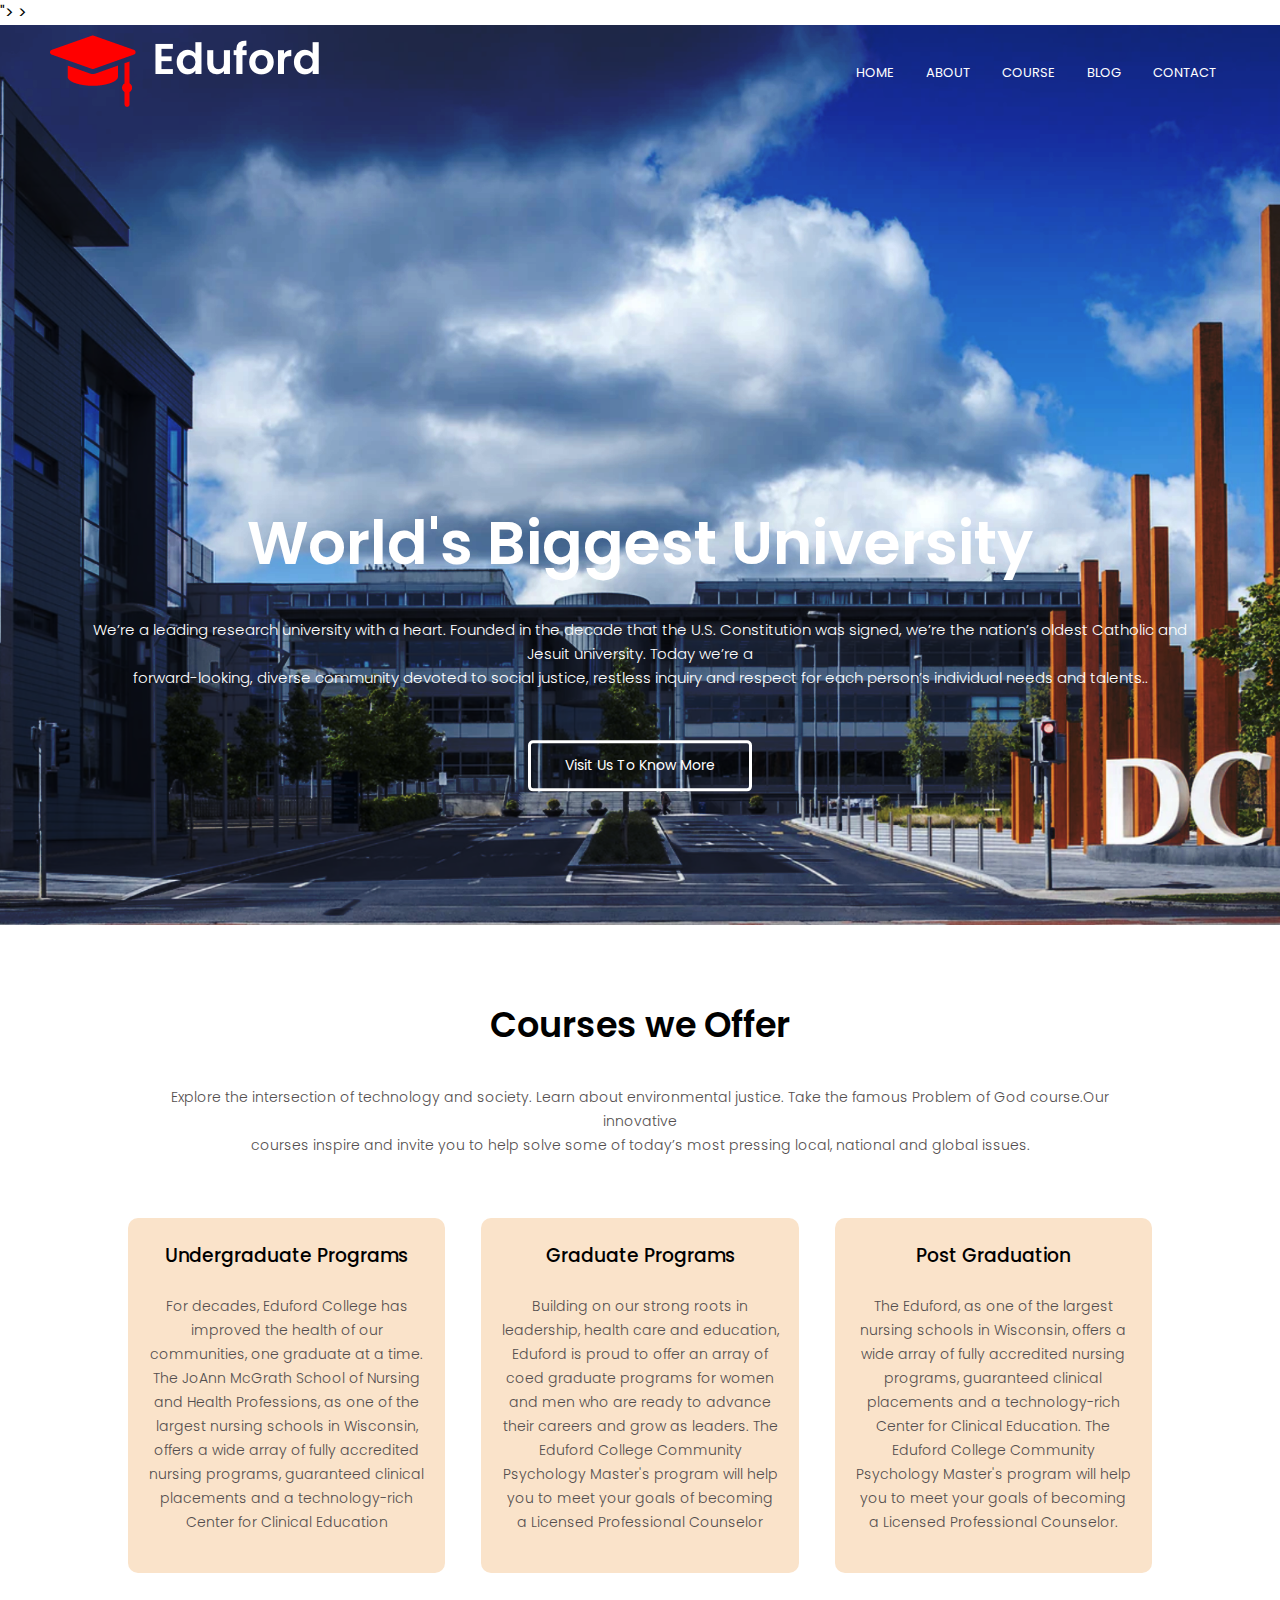
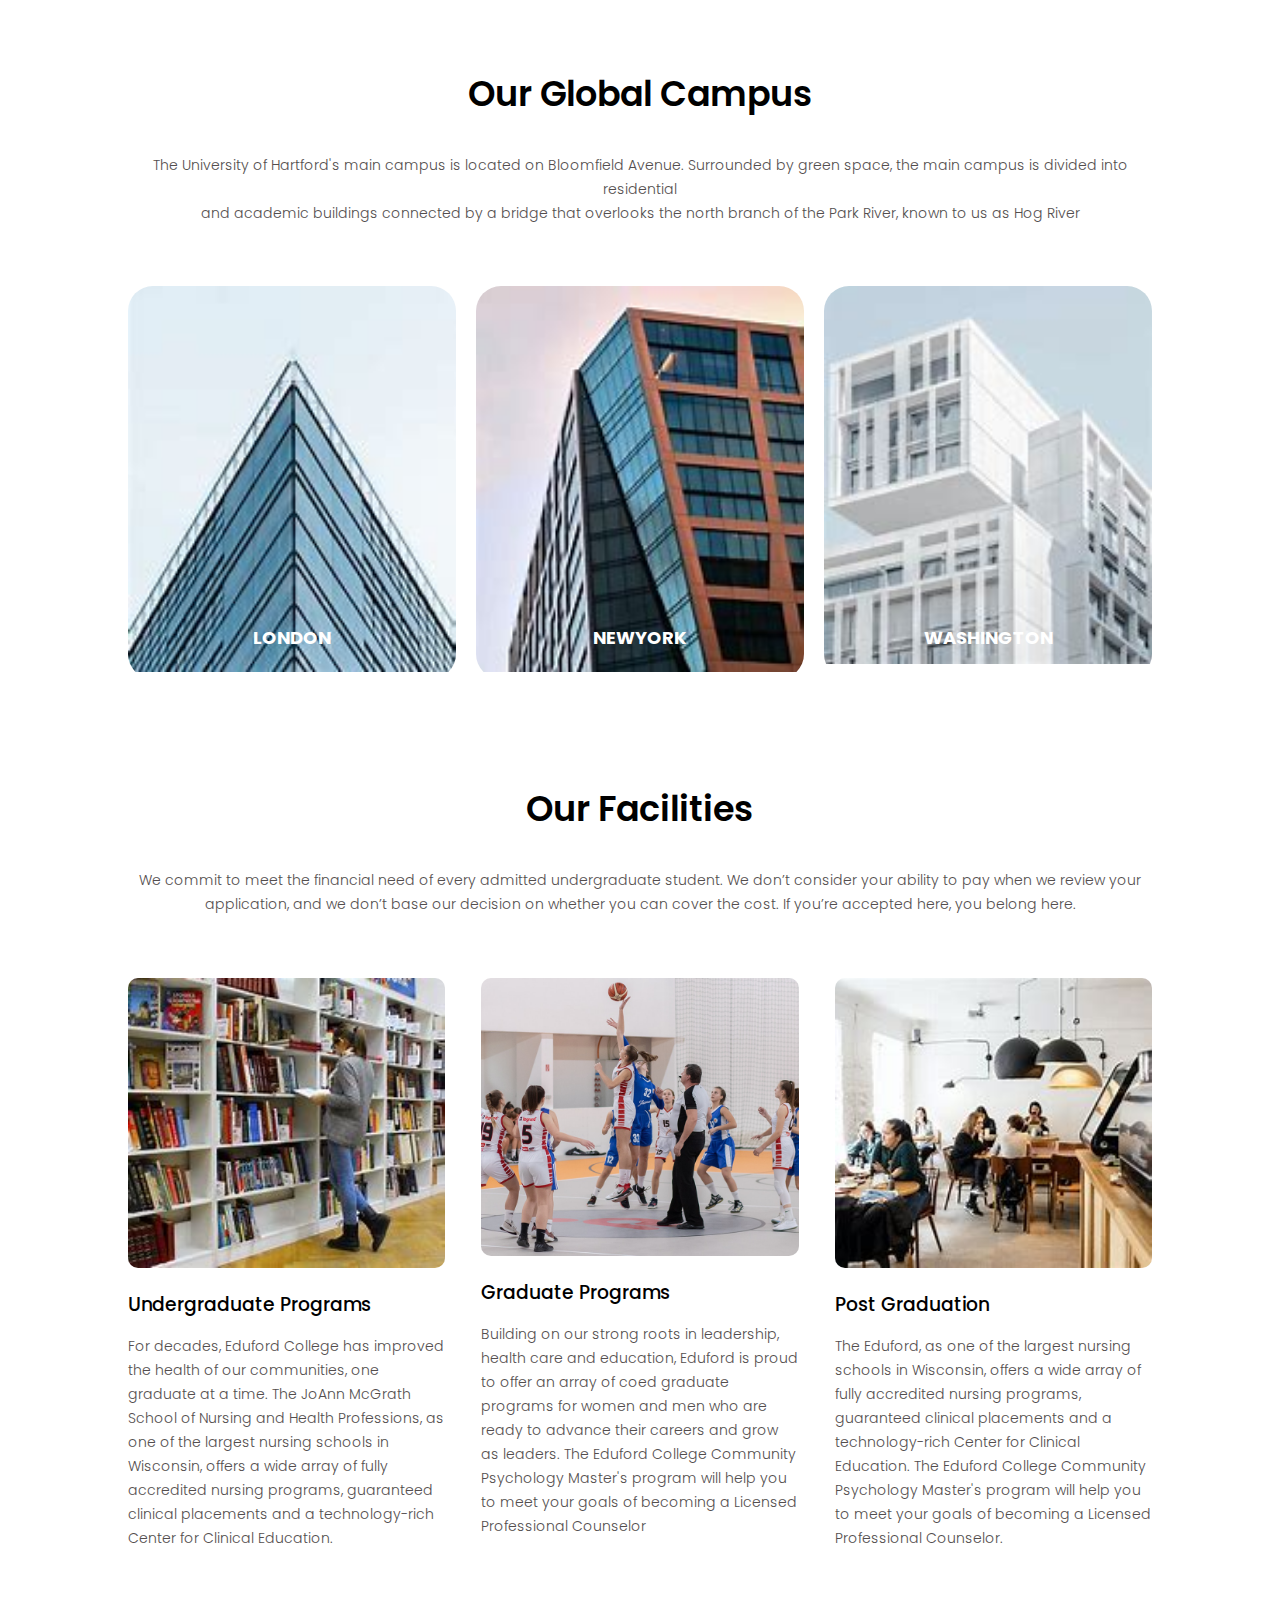
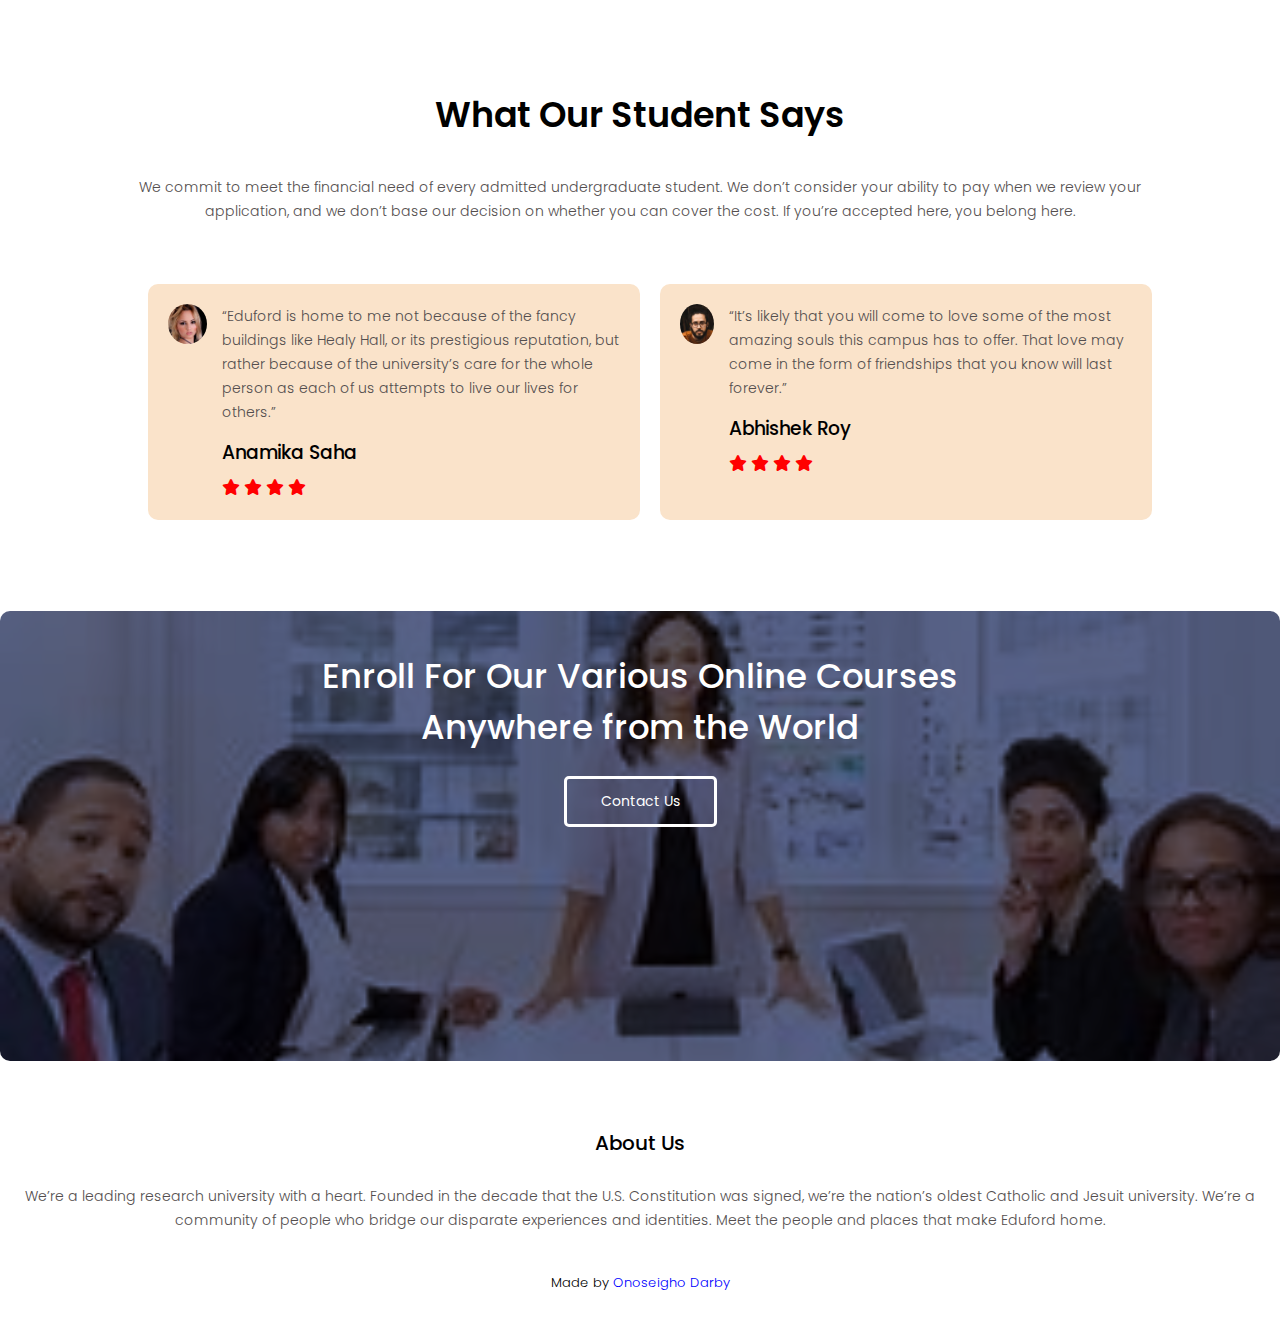
==== index.html @ 38023534 "Update and rename darby.html to index.html" ====
<!DOCTYPE html>
<html>
    <head>
        <meta name="viewport" content="with=device-width, initial-scale=1.0">
       <link rel="stylesheet" href="darby.css">
       <title>university website</title>
       <link rel="preconnect" href="https://fonts.googleapis.com">
       <link rel="preconnect" href="https://fonts.gstatic.com" crossorigin>
       <link href="https://fonts.googleapis.com/css2?family=Poppins:ital,wght@0,200;0,400;0,500;0,600;0,700;0,800;0,900;1,100;1,300;1,400;1,500;1,600;1,700;1,800;1,900&display=swap" rel="stylesheet">">
       <link rel="stylesheet" href="https://cdnjs.cloudflare.com/ajax/libs/font-awesome/6.7.2/css/all.min.css" integrity="sha512-Evv84Mr4kqVGRNSgIGL/F/aIDqQb7xQ2vcrdIwxfjThSH8CSR7PBEakCr51Ck+w+/U6swU2Im1vVX0SVk9ABhg==" crossorigin="anonymous" referrerpolicy="no-referrer" /> >
    </head>
    <body>
        <!--------first section--------->
        <section class="header">
            <nav>
                <a href=""><img src="logo.png"></a>
                <div class="nav-link" id="navlink">
                    <i class="fa fa-times" onclick="hideMenu()"></i>
                    <ul>
                        <LI class="home"><a href="">HOME</a></LI>
                        <LI><a href="">ABOUT</a></LI>
                        <LI><a href="">COURSE</a></LI>
                        <LI><a href="">BLOG</a></LI>
                        <LI><a href="">CONTACT</a></LI>
                    </ul>
                </div>
                <i class="fa fa-bars" onclick="showMenu()"></i>
            </nav>
            <div class="text">
                <h1>World's Biggest University</h1>
                <p>
                We’re a leading research university with a heart. Founded in the decade that the U.S. Constitution was signed, we’re the nation’s oldest Catholic and Jesuit university.
                Today we’re a<br>forward-looking, diverse community devoted to social justice, restless inquiry and respect for each person’s individual needs and talents..
                </p>
                <a class="btn" href="">Visit Us To Know More</a>
            </div>
        </section>
        <!------second section-------->
        <section class="course">
               <h1>
                Courses we Offer
               </h1>
               <p>Explore the intersection of technology and society. Learn about environmental justice. Take the famous Problem of God course.Our innovative<br> courses inspire and invite you to help solve some of today’s most pressing local, national and global issues.
               </p>
               <div class="row">
                <div class="course-col">
                    <h3>
                        Undergraduate Programs 
                    </h3>
                    <P>
                        For decades, Eduford College has improved the health of our communities, one graduate at a time. The JoAnn McGrath School of Nursing and Health Professions, as one of the largest nursing schools in Wisconsin, offers a wide array of fully accredited nursing programs, guaranteed clinical placements and a technology-rich Center for Clinical Education
                    </P>
                </div>
                <div class="course-col">
                    <h3>
                        Graduate Programs 
                    </h3>
                    <P>
                        Building on our strong roots in leadership, health care and education, Eduford is proud to offer an array of coed graduate programs for women and men who are ready to advance their careers and grow as leaders. The Eduford College Community Psychology Master's program will help you to meet your goals of becoming a Licensed Professional Counselor
                </div>
                <div class="course-col">
                    <h3>
                        Post Graduation 
                    </h3>
                    <P>
                        The Eduford, as one of the largest nursing schools in Wisconsin, offers a wide array of fully accredited nursing programs, guaranteed clinical placements and a technology-rich Center for Clinical Education. The Eduford College Community Psychology Master's program will help you to meet your goals of becoming a Licensed Professional Counselor.
                    </P>
                </div>
               </div> 
        </section>
 <!------thrid section-------->
 <section class="campus">
    <h1>Our Global Campus</h1>
    <p>
        The University of Hartford's main campus is located on Bloomfield Avenue. Surrounded by green space, the main campus is divided into residential<br> and academic buildings connected by a bridge that overlooks the north branch of the Park River, known to us as Hog River
    </p>

    <div class="row">
        <div class="campus-col">
            <img src="LONDON.jpeg">
        <div class="layout">
            <h3>
              LONDON  
            </h3>
        </div>
        </div>
        <div class="campus-col">
            <img src="NEWYORK.jpeg">
        <div class="layout">
            <h3>
               NEWYORK 
            </h3>
        </div>
        </div>
        <div class="campus-col">
            <img src="WASHINGTON.jpeg">
        <div class="layout">
            <h3>
               WASHINGTON 
            </h3>
        </div>
        </div>
    </div>
 </section>
 <!------fourth section-------->
 <section class="campus">
    <h1>Our Facilities</h1>
    <p>
        We commit to meet the financial need of every admitted undergraduate student. We don’t consider your ability to pay when we review your application, and we don’t base our decision on whether you can cover the cost. If you’re accepted here, you belong here.  
    </p>
    <div class="row">
        <div class="facilities-col">
            <img src="READ.jpeg">
            <h3>Undergraduate Programs</h3>
            <p>For decades, Eduford College has improved the health of our communities, one graduate at a time. The JoAnn McGrath School of Nursing and Health Professions, as one of the largest nursing schools in Wisconsin, offers a wide array of fully accredited nursing programs, guaranteed clinical placements and a technology-rich Center for Clinical Education.
            </p>
        </div>
        <div class="facilities-col">
            <img src="basketball.png">
            <h3>Graduate Programs</h3>
            <p>
                Building on our strong roots in leadership, health care and education, Eduford is proud to offer an array of coed graduate programs for women and men who are ready to advance their careers and grow as leaders. The Eduford College Community Psychology Master's program will help you to meet your goals of becoming a Licensed Professional Counselor
            </p>
        </div>
        <div class="facilities-col">
            <img src="Library.jpeg">
            <h3>Post Graduation</h3>
            <p>
                The Eduford, as one of the largest nursing schools in Wisconsin, offers a wide array of fully accredited nursing programs, guaranteed clinical placements and a technology-rich Center for Clinical Education. The Eduford College Community Psychology Master's program will help you to meet your goals of becoming a Licensed Professional Counselor.  
            </p>
        </div>
    </div>
 </section>
 <!-------sixth section------>
 <section class="testimonies">
        <h1>What Our Student Says</h1>
        <p>
            We commit to meet the financial need of every admitted undergraduate student. We don’t consider your ability to pay when we review your<br> application, and we don’t base our decision on whether you can cover the cost. If you’re accepted here, you belong here.  
        </p>
        <div class="row">
            <div class="testimonies-col">
                <img src="TESTIMONY 2.jpeg">
                <div>
                    <p>
                        “Eduford is home to me not because of the fancy buildings like Healy Hall, or its prestigious reputation, but rather because of the university’s care for the whole person as each of us attempts to live our lives for others.”
                    </p>
                    <h3>
                        Anamika Saha
                    </h3>
                    <i class="fa fa-star"></i>
                    <i class="fa fa-star"></i>
                    <i class="fa fa-star"></i>
                    <i class="fa fa-star"></i>
                </div>
            </div>
            <div class="testimonies-col">
                <img src="TESTIMONY 1.jpeg">
                <div>
                    <p>
                        “It’s likely that you will come to love some of the most amazing souls this campus has to offer. That love may come in the form of friendships that you know will last forever.”
                    </p>
                    <h3>
                        Abhishek Roy
                    </h3>
                    <i class="fa fa-star"></i>
                    <i class="fa fa-star"></i>
                    <i class="fa fa-star"></i>
                    <i class="fa fa-star"></i>
                </div>
            </div>
        </div>
 </section>


 <!--------seventh section---------->
 <section class="action">
    <h1>Enroll For Our Various Online Courses<br>
        Anywhere from the World
    </h1>
    <a class="btn" href="">Contact Us</a>
 </section>

 <!--------Last section---------->
 <section class="about">
 <h2>About Us</h2>
 <p>We’re a leading research university with a heart. Founded in the decade that the U.S. Constitution was signed, we’re the nation’s oldest Catholic and Jesuit university. We’re a community of people who bridge our disparate experiences and identities. Meet the people and places that make Eduford home.</p>
 <h6>
    Made by <span class="darby">Onoseigho Darby</span>
 </h6>
 </section>

        <!-------javascript for the menu------->
        <script>
            var navlink = document.getElementById("navlink")
            function showMenu(){
                navlink.style.right ="0px"
            }
            function hideMenu(){
                navlink.style.right ="-200px"
            }
        </script>
    </body>
</html>
---- darby.css ----
body{
    padding: 0;
    margin: 0;
    font-family: "Poppins", serif;
}
.header{
    min-height: 100vh;
    width: 100%;
    background-image:url(back.png);
    background-position: center;
    background-blend-mode:hard-light;
    background-size: cover;
    position: relative;
    background-color: rgba(4,9,30,0.7);

}
nav{
    display: flex;
    padding: 4px 50px;
    justify-content: space-between;
    align-items: center;
}
nav img{
    width: 100%;
}
.nav-link{
    flex: 1;
    text-align:right;
}
.nav-link ul li{
    list-style: none;
    display: inline-block;
    padding: 8px 14px;
    position: relative;
}
.nav-link ul li a{
    color: white;
    text-decoration: none;
    font-size: 13px;
}
.nav-link ul li::after{
    content:"" ;
    height: 1px;
    width: 0%;
    background:rgb(240, 151, 151);
    display: block;
    margin: auto;
    transition: 0.5s;
}

.nav-link ul li:hover::after{
    width: 100%;
}
.text{
    width: 90%;
    position: absolute;
    top: 50%;
    left: 50%;
    transform: translate(-50%,-5%);
    text-align: center;
    color: white;
}
.text h1{
    font-size: 60px;
    margin-bottom: 20px;
}
.text p{
    margin: 10px 0 40px;
    font-size: 15px;
    color: white;
}
.btn{
    display: inline-block;
    text-decoration: none;
    color: white;
    border: 3px solid white;
    padding: 12px 34px;
    border-radius: 5px;
    font-size: 14px;
    background: transparent;
    position: relative;
    cursor: pointer;
}
.btn:hover{
    border: 1px solid red;
    background: red;
    transition: 1s;
}
nav .fa{
    display:none;
}
/* styles for smaller screen*/
@media(max-width:800px){
    .text h1{
        font-size: 30px;
        margin-bottom: 20px;
    }
    .text{
        width: 100%;
        position: absolute;
        top: 40%;
        left: 50%;
        transform: translate(-50%,-5%);
        text-align: center;
        color: white;
    }
    nav img{
        width:45%;
        margin-left: 0px;
        padding-left: 0;
    }
    .nav-link ul li{
        display: block;
    }
    .nav-link{
        position: absolute;
        background:red;
        height: 100vh;
        width: 200px;
        top: 0;
        right:-200px;
        text-align: left;
        z-index: 4;
        transition: 1s;
    }
    nav .fa{
        display: block;
        margin: 2px;
        color: white;
        font-size: 18px;
        cursor: pointer;
    }
    .nav-link ul{
        padding: 30px;
    } 
}
/*-----second section------*/
.course{
    width: 80%;
    margin: auto;
    text-align: center;
    padding-top: 50px;
}
h1{
    font-size: 35px;
    font-weight: 600;
}
p{
    font-size: 15px;
    color: rgb(83, 78, 78);
    font-weight: 300;
    line-height:24px;
    padding: 10px;
}
.row{
    margin-top: 5%;
    display: flex;
    justify-content: space-between;
}
.course-col{
    flex-basis: 31%;
    background: rgb(250, 227, 202);
    border-radius: 10px;
    margin-bottom: 20px;
    padding: 15px 10px;
    box-sizing: border-box;
    transition: 1s;
}
h3{
    text-align: center;
    font-weight: 500;
    margin: 8px 0;
}
.course-col:hover{
    box-shadow: 0 0 20px rgba( 0,0,0, 0.2);
}
@media(max-width:700px){
    .row{
        flex-direction: column;
    }
}
/*-----third section-----*/
.campus{
    width: 80%;
    margin: auto;
    text-align: center;
    padding-top: 50px;
}
p{
    font-size: 14px;
    color: rgb(83, 78, 78);
    font-weight: 300;
    line-height:24px;
    padding: 10px;
}
.campus-col{
    flex-basis: 32%;
    border-radius: 25px;
    margin-bottom: 30px;
    position: relative;
    overflow: hidden;

}
.campus-col img{
    width: 100%;
    object-fit:cover;
}
.layout h3{
    font-size: 18px;
    font-weight: 700;
    color: white;
    width: 100%;
    bottom: 20px;
    left: 50%;
    transform: translateX(-50%);
    position: absolute;
    opacity: 1;
    transition: 0.5s;

}
.layout:hover h3{
    bottom: 50%;
    opacity: 1;
}

.layout{
    background:transparent;
    height: 100%;
    width: 100%;
    position: absolute;
    top: 0;
    left: 0;
    transition: 0.5s;
}
.layout:hover{
    background:rgba(206, 136, 136, 0.7);
    bottom: 50px;


}
/*------- fouth section-------*/
.facilities-col{
    flex-basis: 31%;
    border-radius: 10px;
    margin-bottom: 5%;
    text-align: left;
}
.facilities-col img{
    width: 100%;
    border-radius: 10px;
}
.facilities-col p{
    padding: 0;

}
.facilities-col h3{
    margin-top: 15px;
    margin-bottom: 15px;
    text-align: left;
}
/*------ fifth section------*/
.testimonies{
    width: 80%;
    margin: auto;
    padding-top:50px;
    text-align: center;
}
.testimonies-col{
    flex-basis: 46%;
    border-radius: 10px;
    margin-bottom: 5%;
    text-align: left;
    background: rgb(250, 227, 202);
    padding: 20px;
    cursor: pointer;
    display: flex;
}
.testimonies-col img{
    height: 40px;
    margin-left: 5px;
    margin-right: 30px;
    border-radius: 50%;
}
.testimonies-col h3{
    text-align: left;
}
.testimonies-col p{
    padding: 0;
    margin-top: 0;
}
.testimonies-col .fa{
    color: red;
}
@media(min-width:700px){
    .testimonies-col img{
        margin-left:0px;
        margin-right:15px;
    }
    .testimonies-col{
        flex-basis: 46%;
        border-radius: 10px;
        margin-bottom: 5%;
        margin-left: 20px;
        text-align: left;
        background: rgb(250, 227, 202);
        padding: 20px;
        cursor: pointer;
        display: flex;
    }
}
/*------seventh section-------*/
.action{
    min-height:50vh;
    width: 100%;
    background-image:url(LAST\ IMG.jpeg);
    background-position: center;
    background-blend-mode:soft-light;
    background-size: cover;
    position: relative;
    text-align: center;
    border-radius: 10px;
    background-color: rgba(4,9,30,0.7);

}
.action h1{
    color:white ;
    text-align: center;
    font-size: 34px;
    font-weight: 500;
    padding-top: 40px;
    margin-top: 40px;
}
@media(max-width:700px){
    .action h1{
        font-size: 24px;
        line-height: 60px;
    }
}
.about{ 
    height: auto;
    padding-top: 50px;
    text-align: center;
}
.about h2{
    font-size: 20px;
    font-weight: 500;
    color:black;
    text-align: center;
}
.about p{
    font-size: 14px;
    font-weight: 300;
}
.about h6{
    font-size: 13px;
    font-weight: 300; 
}
.darby{
    color:blue;
}
@media(min-width:800px){
    p{
        font-size: 14px;
    } 
}
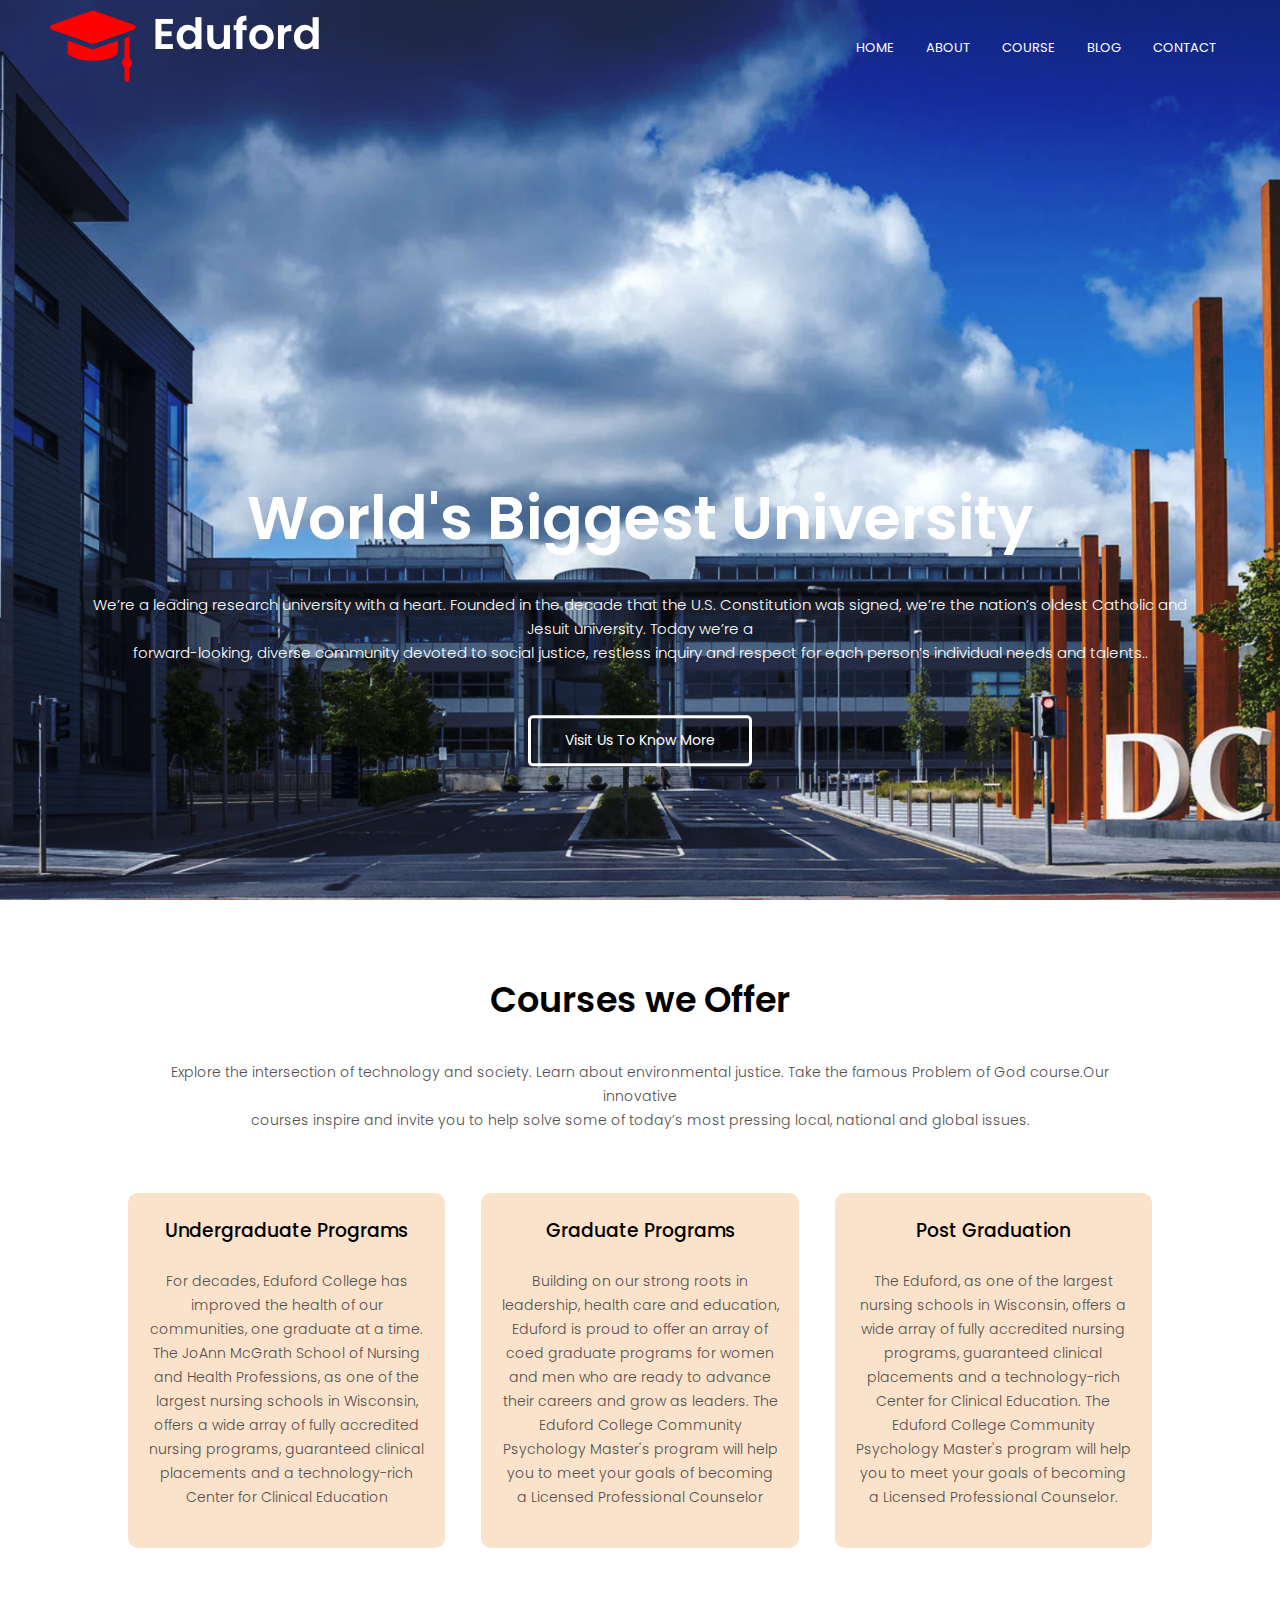
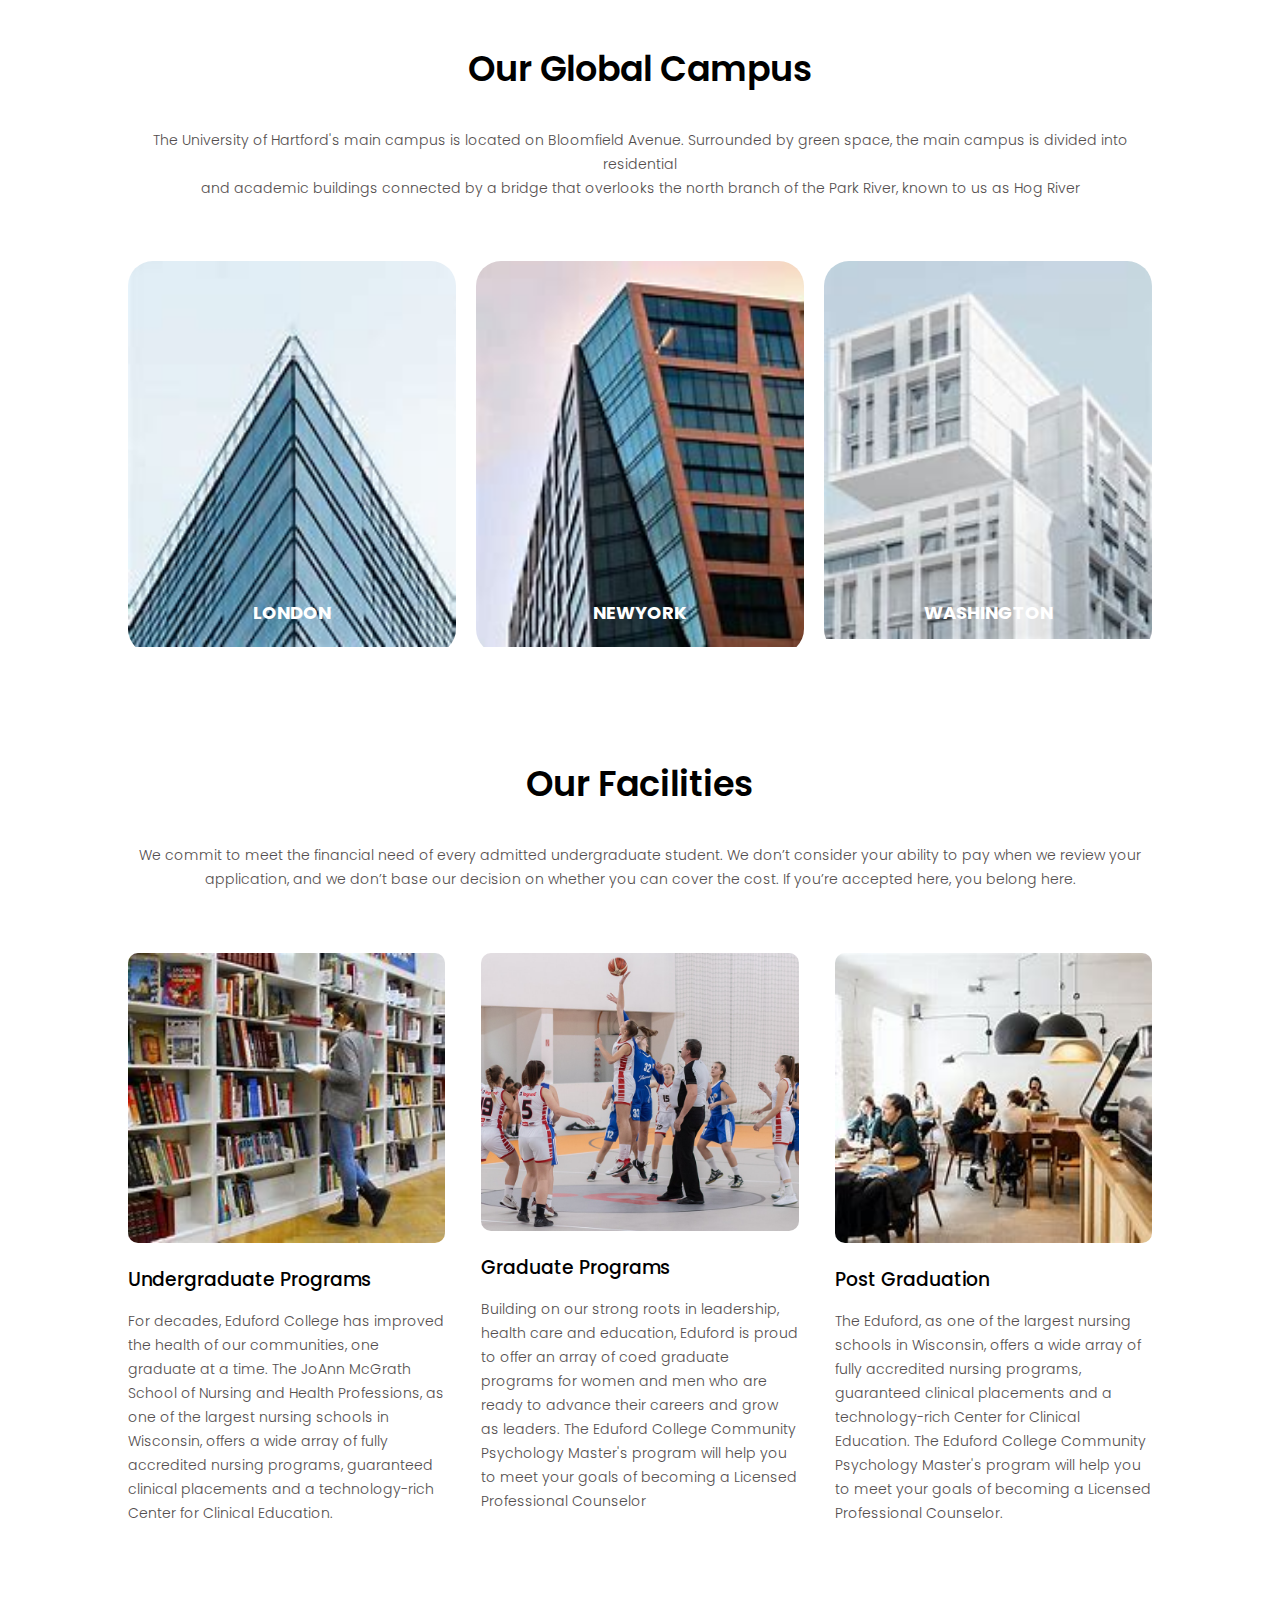
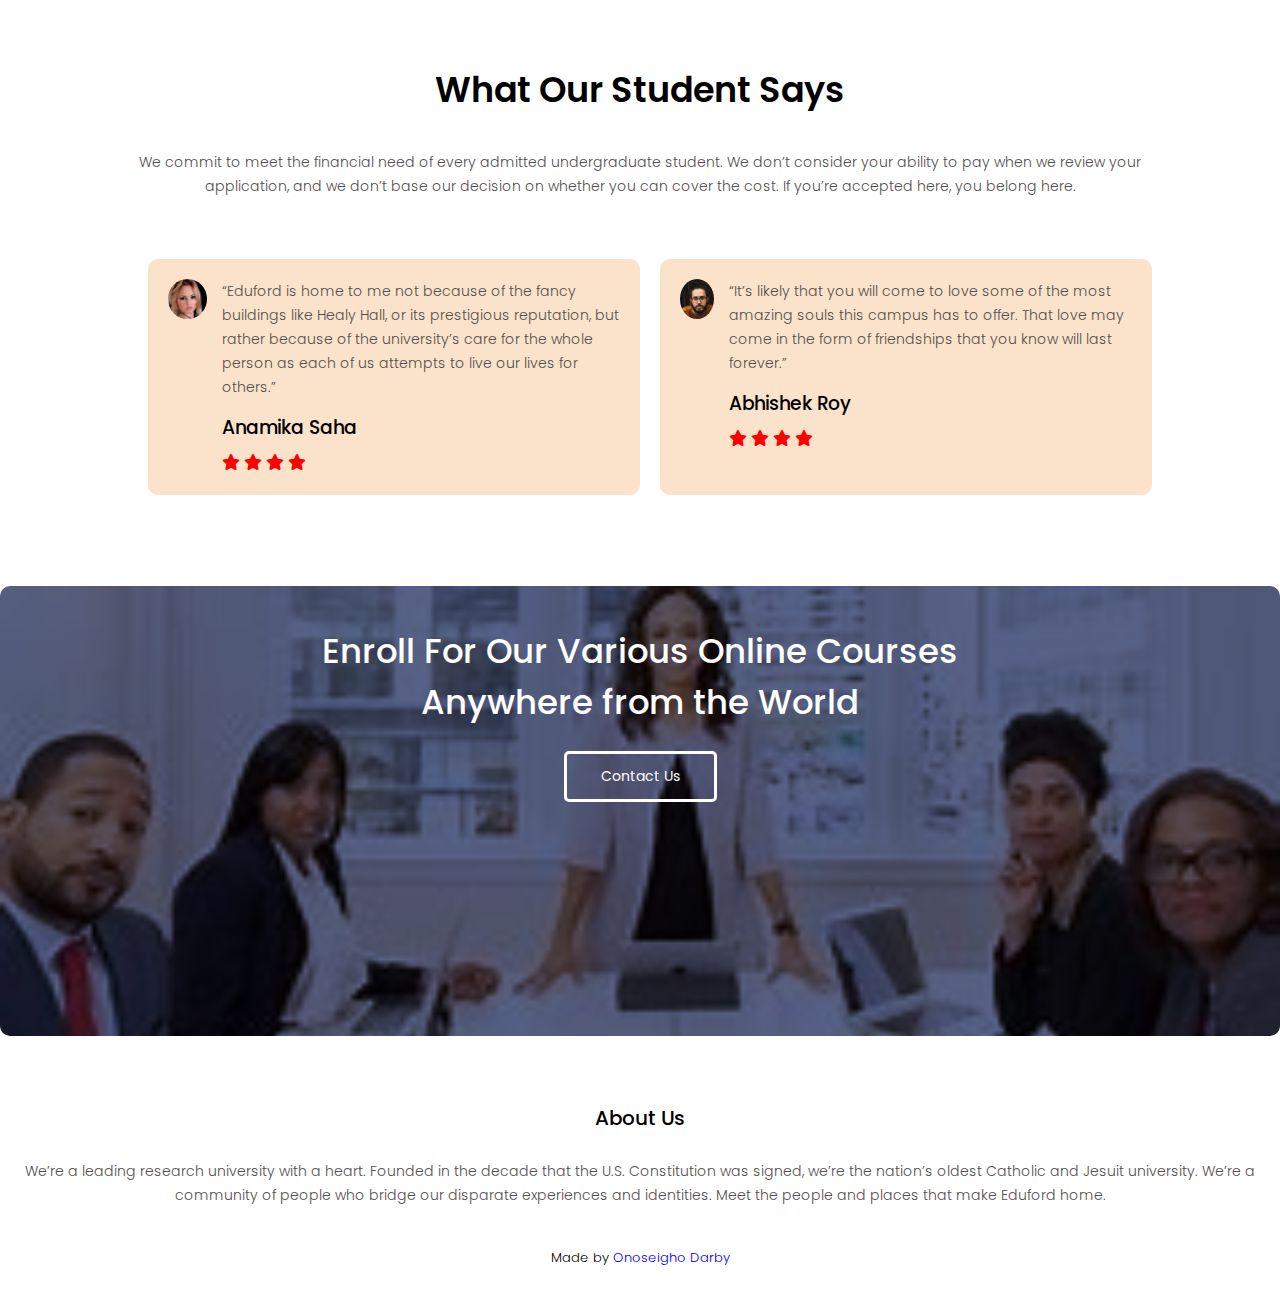
==== commit 5aa5555b: "Update index.html" ====
--- a/index.html
+++ b/index.html
@@ -2,12 +2,12 @@
 <html>
     <head>
         <meta name="viewport" content="with=device-width, initial-scale=1.0">
-       <link rel="stylesheet" href="darby.css">
+       <link rel="stylesheet" href="index.css">
        <title>university website</title>
        <link rel="preconnect" href="https://fonts.googleapis.com">
        <link rel="preconnect" href="https://fonts.gstatic.com" crossorigin>
-       <link href="https://fonts.googleapis.com/css2?family=Poppins:ital,wght@0,200;0,400;0,500;0,600;0,700;0,800;0,900;1,100;1,300;1,400;1,500;1,600;1,700;1,800;1,900&display=swap" rel="stylesheet">">
-       <link rel="stylesheet" href="https://cdnjs.cloudflare.com/ajax/libs/font-awesome/6.7.2/css/all.min.css" integrity="sha512-Evv84Mr4kqVGRNSgIGL/F/aIDqQb7xQ2vcrdIwxfjThSH8CSR7PBEakCr51Ck+w+/U6swU2Im1vVX0SVk9ABhg==" crossorigin="anonymous" referrerpolicy="no-referrer" /> >
+       <link href="https://fonts.googleapis.com/css2?family=Poppins:ital,wght@0,200;0,400;0,500;0,600;0,700;0,800;0,900;1,100;1,300;1,400;1,500;1,600;1,700;1,800;1,900&display=swap" rel="stylesheet">
+       <link rel="stylesheet" href="https://cdnjs.cloudflare.com/ajax/libs/font-awesome/6.7.2/css/all.min.css" integrity="sha512-Evv84Mr4kqVGRNSgIGL/F/aIDqQb7xQ2vcrdIwxfjThSH8CSR7PBEakCr51Ck+w+/U6swU2Im1vVX0SVk9ABhg==" crossorigin="anonymous" referrerpolicy="no-referrer" />
     </head>
     <body>
         <!--------first section--------->
--- a/index.css
+++ b/index.css
@@ -0,0 +1,368 @@
+body{
+    padding: 0;
+    margin: 0;
+    font-family: "Poppins", serif;
+}
+.header{
+    min-height: 100vh;
+    width: 100%;
+    background-image:url(back.png);
+    background-position: center;
+    background-blend-mode:hard-light;
+    background-size: cover;
+    position: relative;
+    background-color: rgba(4,9,30,0.7);
+
+}
+nav{
+    display: flex;
+    padding: 4px 50px;
+    justify-content: space-between;
+    align-items: center;
+}
+nav img{
+    width: 100%;
+}
+.nav-link{
+    flex: 1;
+    text-align:right;
+}
+.nav-link ul li{
+    list-style: none;
+    display: inline-block;
+    padding: 8px 14px;
+    position: relative;
+}
+.nav-link ul li a{
+    color: white;
+    text-decoration: none;
+    font-size: 13px;
+}
+.nav-link ul li::after{
+    content:"" ;
+    height: 1px;
+    width: 0%;
+    background:rgb(240, 151, 151);
+    display: block;
+    margin: auto;
+    transition: 0.5s;
+}
+
+.nav-link ul li:hover::after{
+    width: 100%;
+}
+.text{
+    width: 90%;
+    position: absolute;
+    top: 50%;
+    left: 50%;
+    transform: translate(-50%,-5%);
+    text-align: center;
+    color: white;
+}
+.text h1{
+    font-size: 60px;
+    margin-bottom: 20px;
+}
+.text p{
+    margin: 10px 0 40px;
+    font-size: 15px;
+    color: white;
+}
+.btn{
+    display: inline-block;
+    text-decoration: none;
+    color: white;
+    border: 3px solid white;
+    padding: 12px 34px;
+    border-radius: 5px;
+    font-size: 14px;
+    background: transparent;
+    position: relative;
+    cursor: pointer;
+}
+.btn:hover{
+    border: 1px solid red;
+    background: red;
+    transition: 1s;
+}
+nav .fa{
+    display:none;
+}
+/* styles for smaller screen*/
+@media(max-width:700px){
+    .text h1{
+        font-size: 30px;
+        margin-bottom: 20px;
+    }
+    .btn{
+        margin-bottom:20px
+    }
+    .text{
+        width: 100%;
+        position: absolute;
+        top: 40%;
+        left: 50%;
+        transform: translate(-50%,-5%);
+        text-align: center;
+        color: white;
+    }
+    nav img{
+        width:45%;
+        margin-left: 0px;
+        padding-left: 0;
+    }
+    .nav-link ul li{
+        display: block;
+    }
+    .nav-link{
+        position: absolute;
+        background:red;
+        height: 100vh;
+        width: 200px;
+        top: 0;
+        right:-200px;
+        text-align: left;
+        z-index: 4;
+        transition: 1s;
+    }
+    nav .fa{
+        display: block;
+        margin: 2px;
+        color: white;
+        font-size: 18px;
+        cursor: pointer;
+    }
+    .nav-link ul{
+        padding: 30px;
+    } 
+}
+/*-----second section------*/
+.course{
+    width: 80%;
+    margin: auto;
+    text-align: center;
+    padding-top: 50px;
+}
+h1{
+    font-size: 35px;
+    font-weight: 600;
+}
+p{
+    font-size: 15px;
+    color: rgb(83, 78, 78);
+    font-weight: 300;
+    line-height:24px;
+    padding: 10px;
+}
+.row{
+    margin-top: 5%;
+    display: flex;
+    justify-content: space-between;
+}
+.course-col{
+    flex-basis: 31%;
+    background: rgb(250, 227, 202);
+    border-radius: 10px;
+    margin-bottom: 20px;
+    padding: 15px 10px;
+    box-sizing: border-box;
+    transition: 1s;
+}
+h3{
+    text-align: center;
+    font-weight: 500;
+    margin: 8px 0;
+}
+.course-col:hover{
+    box-shadow: 0 0 20px rgba( 0,0,0, 0.2);
+}
+@media(max-width:700px){
+    .row{
+        flex-direction: column;
+    }
+}
+/*-----third section-----*/
+.campus{
+    width: 80%;
+    margin: auto;
+    text-align: center;
+    padding-top: 50px;
+}
+p{
+    font-size: 14px;
+    color: rgb(83, 78, 78);
+    font-weight: 300;
+    line-height:24px;
+    padding: 10px;
+}
+.campus-col{
+    flex-basis: 32%;
+    border-radius: 25px;
+    margin-bottom: 30px;
+    position: relative;
+    overflow: hidden;
+
+}
+.campus-col img{
+    width: 100%;
+    object-fit:cover;
+}
+.layout h3{
+    font-size: 18px;
+    font-weight: 700;
+    color: white;
+    width: 100%;
+    bottom: 20px;
+    left: 50%;
+    transform: translateX(-50%);
+    position: absolute;
+    opacity: 1;
+    transition: 0.5s;
+
+}
+.layout:hover h3{
+    bottom: 50%;
+    opacity: 1;
+}
+
+.layout{
+    background:transparent;
+    height: 100%;
+    width: 100%;
+    position: absolute;
+    top: 0;
+    left: 0;
+    transition: 0.5s;
+}
+.layout:hover{
+    background:rgba(206, 136, 136, 0.7);
+    bottom: 50px;
+
+
+}
+/*------- fouth section-------*/
+.facilities-col{
+    flex-basis: 31%;
+    border-radius: 10px;
+    margin-bottom: 5%;
+    text-align: left;
+}
+.facilities-col img{
+    width: 100%;
+    border-radius: 10px;
+}
+.facilities-col p{
+    padding: 0;
+
+}
+.facilities-col h3{
+    margin-top: 15px;
+    margin-bottom: 15px;
+    text-align: left;
+}
+/*------ fifth section------*/
+.testimonies{
+    width: 80%;
+    margin: auto;
+    padding-top:50px;
+    text-align: center;
+}
+.testimonies-col{
+    flex-basis: 46%;
+    border-radius: 10px;
+    margin-bottom: 5%;
+    text-align: left;
+    background: rgb(250, 227, 202);
+    padding: 20px;
+    cursor: pointer;
+    display: flex;
+}
+.testimonies-col img{
+    height: 40px;
+    margin-left: 5px;
+    margin-right: 30px;
+    border-radius: 50%;
+}
+.testimonies-col h3{
+    text-align: left;
+}
+.testimonies-col p{
+    padding: 0;
+    margin-top: 0;
+}
+.testimonies-col .fa{
+    color: red;
+}
+@media(min-width:700px){
+    .testimonies-col img{
+        margin-left:0px;
+        margin-right:15px;
+    }
+    .testimonies-col{
+        flex-basis: 46%;
+        border-radius: 10px;
+        margin-bottom: 5%;
+        margin-left: 20px;
+        text-align: left;
+        background: rgb(250, 227, 202);
+        padding: 20px;
+        cursor: pointer;
+        display: flex;
+    }
+}
+/*------seventh section-------*/
+.action{
+    min-height:50vh;
+    width: 100%;
+    background-image:url(LAST\ IMG.jpeg);
+    background-position: center;
+    background-blend-mode:soft-light;
+    background-size: cover;
+    position: relative;
+    text-align: center;
+    border-radius: 10px;
+    background-color: rgba(4,9,30,0.7);
+
+}
+.action h1{
+    color:white ;
+    text-align: center;
+    font-size: 34px;
+    font-weight: 500;
+    padding-top: 40px;
+    margin-top: 40px;
+}
+@media(max-width:700px){
+    .action h1{
+        font-size: 24px;
+        line-height: 60px;
+    }
+}
+.about{ 
+    height: auto;
+    padding-top: 50px;
+    text-align: center;
+}
+.about h2{
+    font-size: 20px;
+    font-weight: 500;
+    color:black;
+    text-align: center;
+}
+.about p{
+    font-size: 14px;
+    font-weight: 300;
+}
+.about h6{
+    font-size: 13px;
+    font-weight: 300; 
+}
+.darby{
+    color:blue;
+}
+@media(min-width:800px){
+    p{
+        font-size: 14px;
+    } 
+}
